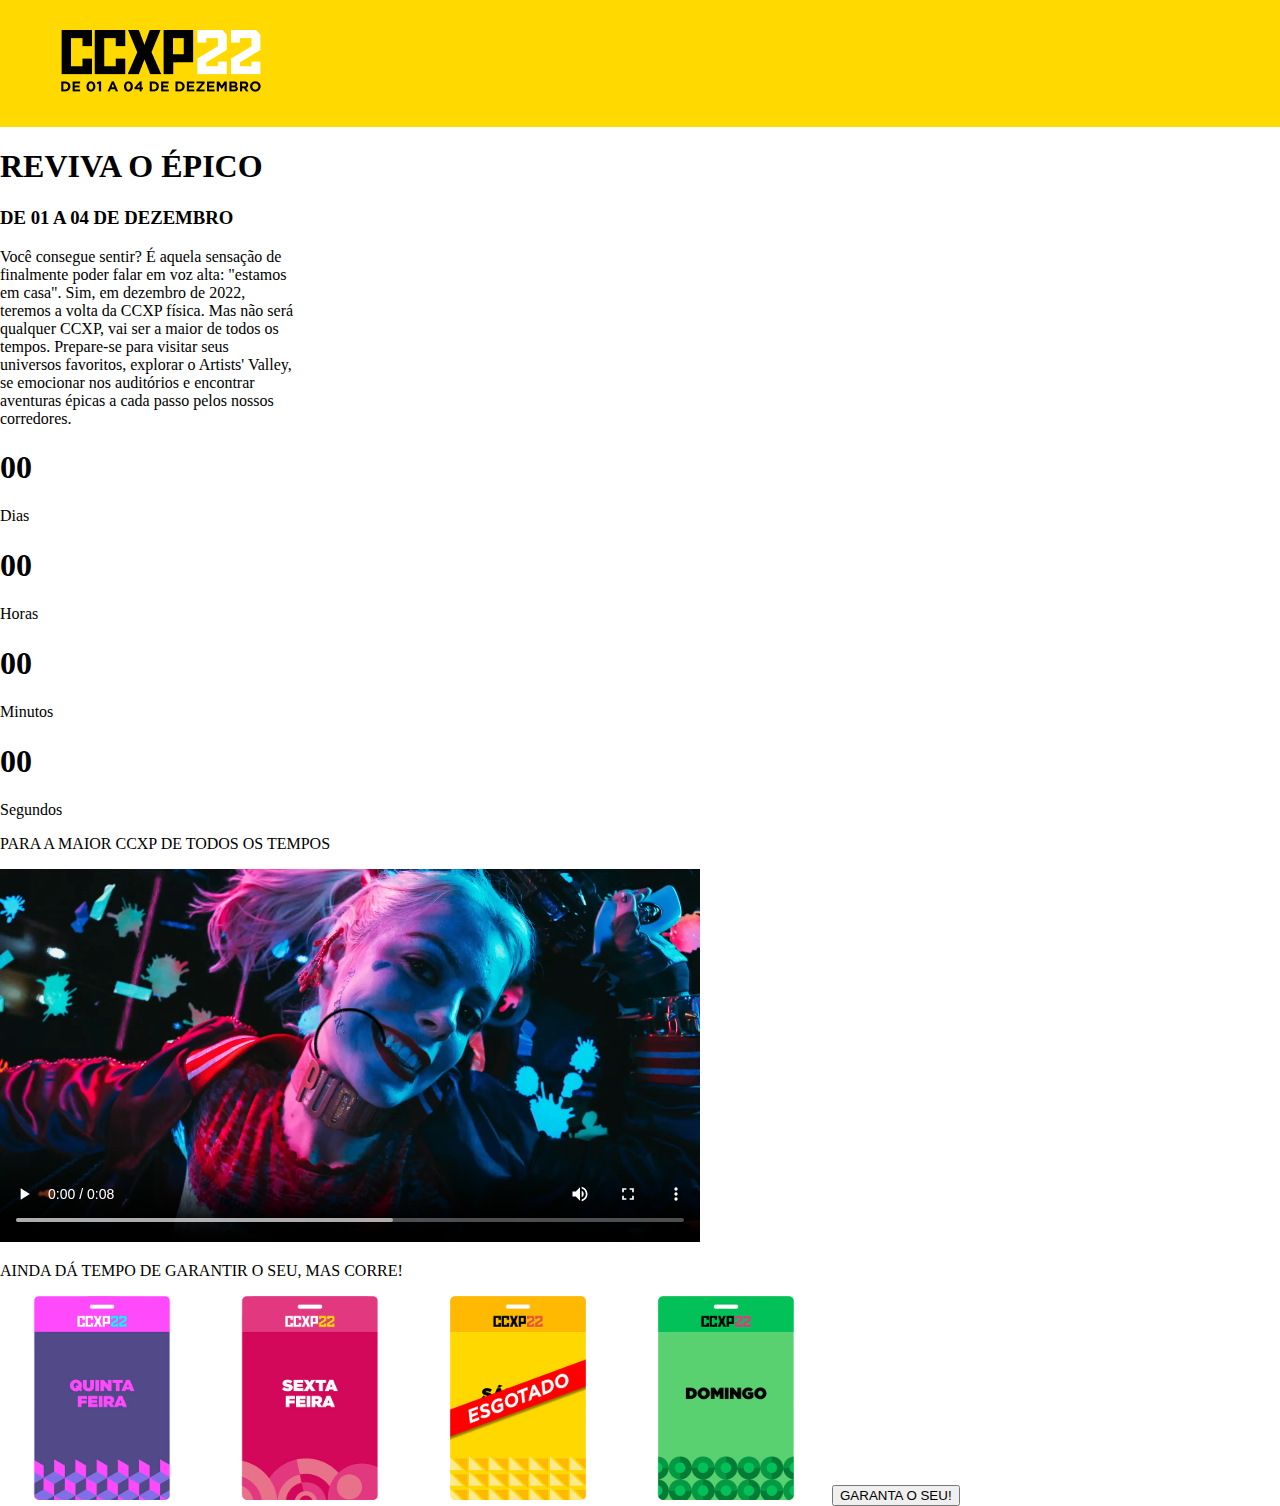
==== 6_DesafioCCXP/index.html @ aa85d43f "Iniciando desafio CCXP22 DNC" ====
<!DOCTYPE html>
<html lang="pt-br">
<head>
    <meta charset="UTF-8">
    <meta name="viewport" content="width=device-width, initial-scale=1.0">
    <title>Landing Page CCXP</title>
    <link rel="stylesheet" href="style.css">
</head>
<body>
    <header>
        <img src="CCXP22.SVG" alt="">
    </header>

    <div>
        <div>
            <h1>REVIVA O ÉPICO</h1>
            <h3>DE 01 A 04 DE DEZEMBRO</h3>
            <p>Você consegue sentir? É aquela sensação de <br>
            finalmente poder falar em voz alta: "estamos <br>
            em casa". Sim, em dezembro de 2022, <br>
            teremos a volta da CCXP física. Mas não será <br>
            qualquer CCXP, vai ser a maior de todos os <br>
            tempos. Prepare-se para visitar seus <br>
            universos favoritos, explorar o Artists' Valley, <br>
            se emocionar nos auditórios e encontrar <br>
            aventuras épicas a cada passo pelos nossos <br>
            corredores.</p>
        </div>

        <div class="timer">
                <div>
                    <h1 id="dia"> 00 </h1>
                    <p> Dias </p>
                </div>
                <div>
                    <h1 id="hora"> 00 </h1>
                    <p> Horas </p>
                </div>
                <div>
                    <h1 id="minuto"> 00 </h1>
                    <p> Minutos </p>
                </div>
                <div>
                    <h1 id="segundo"> 00 </h1>
                    <p> Segundos </p>
                </div>   
        </div>

        <div>
            <p>PARA A MAIOR CCXP DE TODOS OS TEMPOS</p>
            <video width="700px" controls loop><source src="Arlequina.mp4" type="video/mp4"></video>
        </div>
    </div>

    <footer>
        <p>AINDA DÁ TEMPO DE GARANTIR O SEU, MAS CORRE!</p>
        <div>
            <img src="quinta.svg" alt="">
            <img src="sexta.svg" alt="">
            <img src="sabado.svg" alt="">
            <img src="domingo.svg" alt="">
            <button>GARANTA O SEU!</button>
        </div>
    </footer>

    
</body>
</html>
---- 6_DesafioCCXP/style.css ----
body{
    margin:0px;
    padding:0px;
}

header{
    background-color:#FFD900;
}

header img{
    margin: 30px 60px 30px;
}
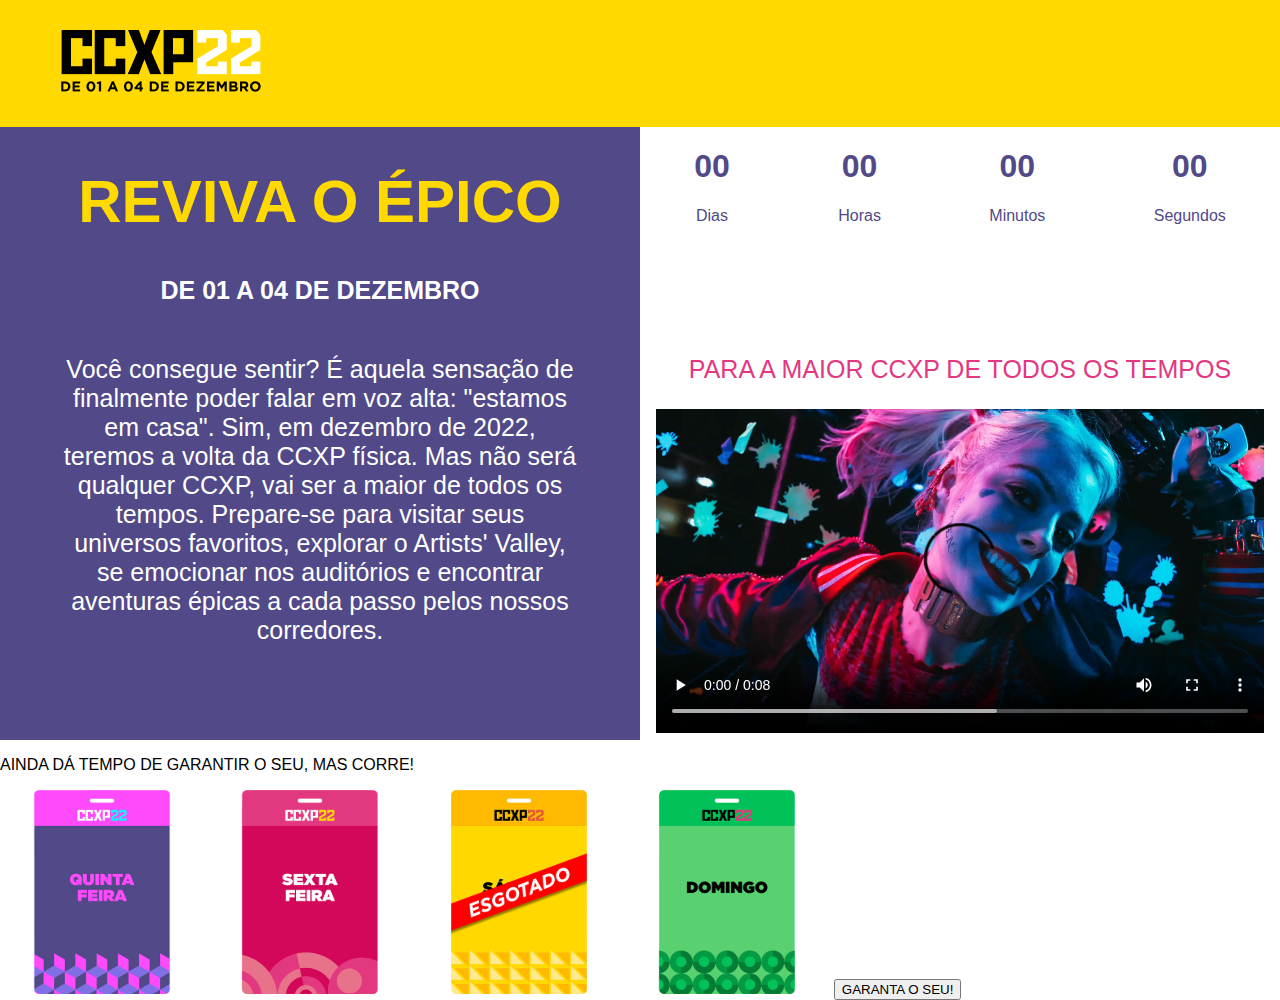
==== commit ee2f388d: "Ajustando style" ====
--- a/6_DesafioCCXP/index.html
+++ b/6_DesafioCCXP/index.html
@@ -11,22 +11,11 @@
         <img src="CCXP22.SVG" alt="">
     </header>
 
-    <div>
-        <div>
+    <div id="Presentation">
+        <div class="title">
             <h1>REVIVA O ÉPICO</h1>
-            <h3>DE 01 A 04 DE DEZEMBRO</h3>
-            <p>Você consegue sentir? É aquela sensação de <br>
-            finalmente poder falar em voz alta: "estamos <br>
-            em casa". Sim, em dezembro de 2022, <br>
-            teremos a volta da CCXP física. Mas não será <br>
-            qualquer CCXP, vai ser a maior de todos os <br>
-            tempos. Prepare-se para visitar seus <br>
-            universos favoritos, explorar o Artists' Valley, <br>
-            se emocionar nos auditórios e encontrar <br>
-            aventuras épicas a cada passo pelos nossos <br>
-            corredores.</p>
+            <h3>DE 01 A 04 DE DEZEMBRO</h3> 
         </div>
-
         <div class="timer">
                 <div>
                     <h1 id="dia"> 00 </h1>
@@ -46,14 +35,29 @@
                 </div>   
         </div>
 
-        <div>
-            <p>PARA A MAIOR CCXP DE TODOS OS TEMPOS</p>
-            <video width="700px" controls loop><source src="Arlequina.mp4" type="video/mp4"></video>
+        <div class="text">
+            <p>Você consegue sentir? É aquela sensação de <br>
+            finalmente poder falar em voz alta: "estamos <br>
+            em casa". Sim, em dezembro de 2022, <br>
+            teremos a volta da CCXP física. Mas não será <br>
+            qualquer CCXP, vai ser a maior de todos os <br>
+            tempos. Prepare-se para visitar seus <br>
+            universos favoritos, explorar o Artists' Valley, <br>
+            se emocionar nos auditórios e encontrar <br>
+            aventuras épicas a cada passo pelos nossos <br>
+            corredores.</p>  
+        </div>
+
+
+        
+        <div class="text-time">
+            <p id="TextTime">PARA A MAIOR CCXP DE TODOS OS TEMPOS</p>
+            <video width="95%" controls loop><source src="Arlequina.mp4" type="video/mp4"></video>
         </div>
     </div>
 
     <footer>
-        <p>AINDA DÁ TEMPO DE GARANTIR O SEU, MAS CORRE!</p>
+        <p id="TextCard">AINDA DÁ TEMPO DE GARANTIR O SEU, MAS CORRE!</p>
         <div>
             <img src="quinta.svg" alt="">
             <img src="sexta.svg" alt="">
--- a/6_DesafioCCXP/style.css
+++ b/6_DesafioCCXP/style.css
@@ -1,12 +1,56 @@
-body{
+body {
     margin:0px;
     padding:0px;
+    font-family: Verdana, Geneva, Tahoma, sans-serif;
 }
 
-header{
+header {
     background-color:#FFD900;
 }
 
-header img{
+header img {
     margin: 30px 60px 30px;
-}+}
+
+#Presentation {
+    display: grid;
+    grid-template-columns: 1fr 1fr;
+    text-align: center;
+    margin: 0px;
+}
+
+.title {
+    background-color: #514988;
+}
+
+.title h1 {
+    color: #FFD900;
+    font-size: 60px;
+}
+
+.title h3 {
+    color: #FFFFFF;
+    font-size: 25px;
+    
+}
+
+.text {
+    background-color: #514988;
+    color: #FFFFFF;
+    font-size: 25px;
+}
+
+.timer {
+    display: grid;
+    grid-auto-flow: column;
+    color: rgba(81, 73, 136, 1); 
+}
+
+.text-time {
+    text-align: center; 
+    grid-column: 2;
+    font-size: 25px;
+    color: rgba(227, 56, 129, 1);
+}
+
+
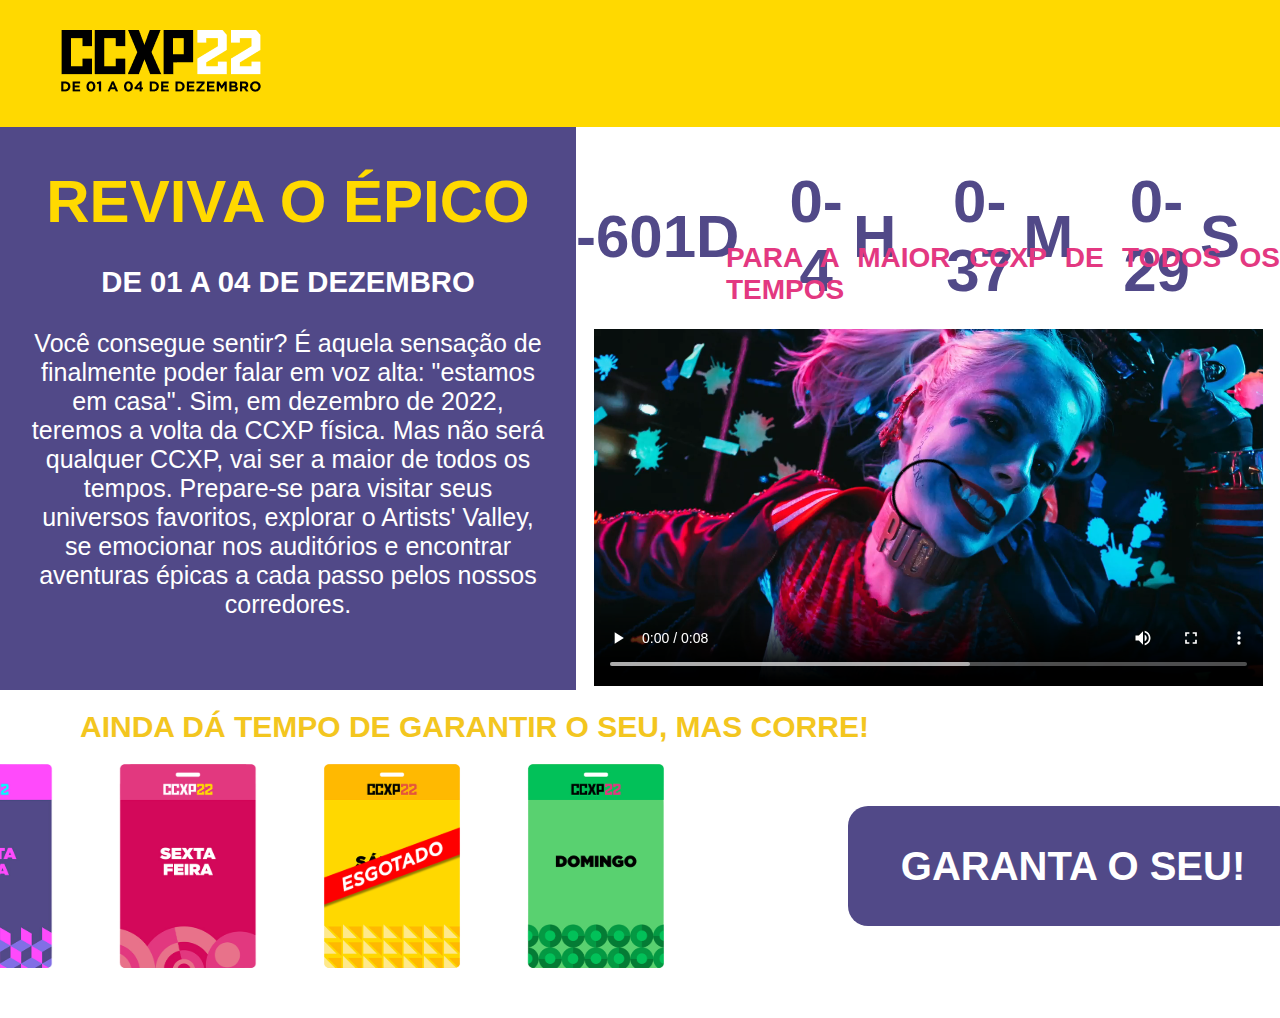
==== commit c775a50f: "Ajustando style e JS" ====
--- a/6_DesafioCCXP/index.html
+++ b/6_DesafioCCXP/index.html
@@ -14,28 +14,29 @@
     <div id="Presentation">
         <div class="title">
             <h1>REVIVA O ÉPICO</h1>
-            <h3>DE 01 A 04 DE DEZEMBRO</h3> 
+             
         </div>
         <div class="timer">
                 <div>
                     <h1 id="dia"> 00 </h1>
-                    <p> Dias </p>
+                    <h1> D </h1>
                 </div>
                 <div>
                     <h1 id="hora"> 00 </h1>
-                    <p> Horas </p>
+                    <h1> H </h1>
                 </div>
                 <div>
                     <h1 id="minuto"> 00 </h1>
-                    <p> Minutos </p>
+                    <h1> M </h1>
                 </div>
                 <div>
                     <h1 id="segundo"> 00 </h1>
-                    <p> Segundos </p>
-                </div>   
+                    <h1> S </h1>
+                </div>            
         </div>
 
         <div class="text">
+            <h3>DE 01 A 04 DE DEZEMBRO</h3>
             <p>Você consegue sentir? É aquela sensação de <br>
             finalmente poder falar em voz alta: "estamos <br>
             em casa". Sim, em dezembro de 2022, <br>
@@ -47,17 +48,15 @@
             aventuras épicas a cada passo pelos nossos <br>
             corredores.</p>  
         </div>
-
-
         
-        <div class="text-time">
-            <p id="TextTime">PARA A MAIOR CCXP DE TODOS OS TEMPOS</p>
+        <div>
+            <h2>PARA A MAIOR CCXP DE TODOS OS TEMPOS</h2>
             <video width="95%" controls loop><source src="Arlequina.mp4" type="video/mp4"></video>
         </div>
     </div>
 
     <footer>
-        <p id="TextCard">AINDA DÁ TEMPO DE GARANTIR O SEU, MAS CORRE!</p>
+        <h1 id="TextCard">AINDA DÁ TEMPO DE GARANTIR O SEU, MAS CORRE!</h1>
         <div>
             <img src="quinta.svg" alt="">
             <img src="sexta.svg" alt="">
@@ -66,7 +65,7 @@
             <button>GARANTA O SEU!</button>
         </div>
     </footer>
-
+    <script src="script.js"></script>
     
 </body>
 </html>--- a/6_DesafioCCXP/style.css
+++ b/6_DesafioCCXP/style.css
@@ -14,9 +14,9 @@
 
 #Presentation {
     display: grid;
-    grid-template-columns: 1fr 1fr;
+    grid-template-columns: 45% 55%;
     text-align: center;
-    margin: 0px;
+    grid-template-rows: 110px;
 }
 
 .title {
@@ -30,7 +30,7 @@
 
 .title h3 {
     color: #FFFFFF;
-    font-size: 25px;
+    font-size: 22px;
     
 }
 
@@ -42,15 +42,68 @@
 
 .timer {
     display: grid;
-    grid-auto-flow: column;
-    color: rgba(81, 73, 136, 1); 
+    grid-template-columns: repeat(4, auto);
+    justify-content: center;
+    align-items: center;
+    color: rgba(81, 73, 136, 1);
 }
 
-.text-time {
-    text-align: center; 
-    grid-column: 2;
-    font-size: 25px;
+.timer div {
+    display: flex;
+    align-items: center;
+    margin-right: 40px;
+    font-size: 30px;
+}
+
+#Presentation div h2 {
+    font-size: 28px;
     color: rgba(227, 56, 129, 1);
+    margin-top: 5px;
+    text-align: justify;
+    margin-left: 150px;
+}
+
+#TextCard {
+    color: rgba(243, 198, 31, 1);
+    margin-left: 80px;
+    font-size: 30px;
+}
+
+footer div {
+    display: grid;
+    grid-template-columns: repeat(5, auto);
+    justify-content: center;
+    align-items: center;
+    margin-right: 100px;
+    margin-bottom: 50px;
+}
+
+button{
+    background: rgba(81, 73, 136, 1);
+    height: 120px;
+    width: 450px;
+    color: #ffffff;
+    font-weight: bolder;
+    font-size: 40px;
+    font-weight: bolder;
+    border: 0px;
+    border-radius: 20px;
+    font-weight: bolder;
+    cursor: pointer;
+    margin-left: 150px;
+}
+
+button:hover{
+    background-color: rgba(243, 198, 31, 1);
+    color: #ffffff;
+    transform: translateY(-3px);
+    box-shadow: 0px 15px 20px rgba(243, 197, 31, 0.596);
+    transition-duration: 0.5s;
 }
 
 
+
+
+
+
+
